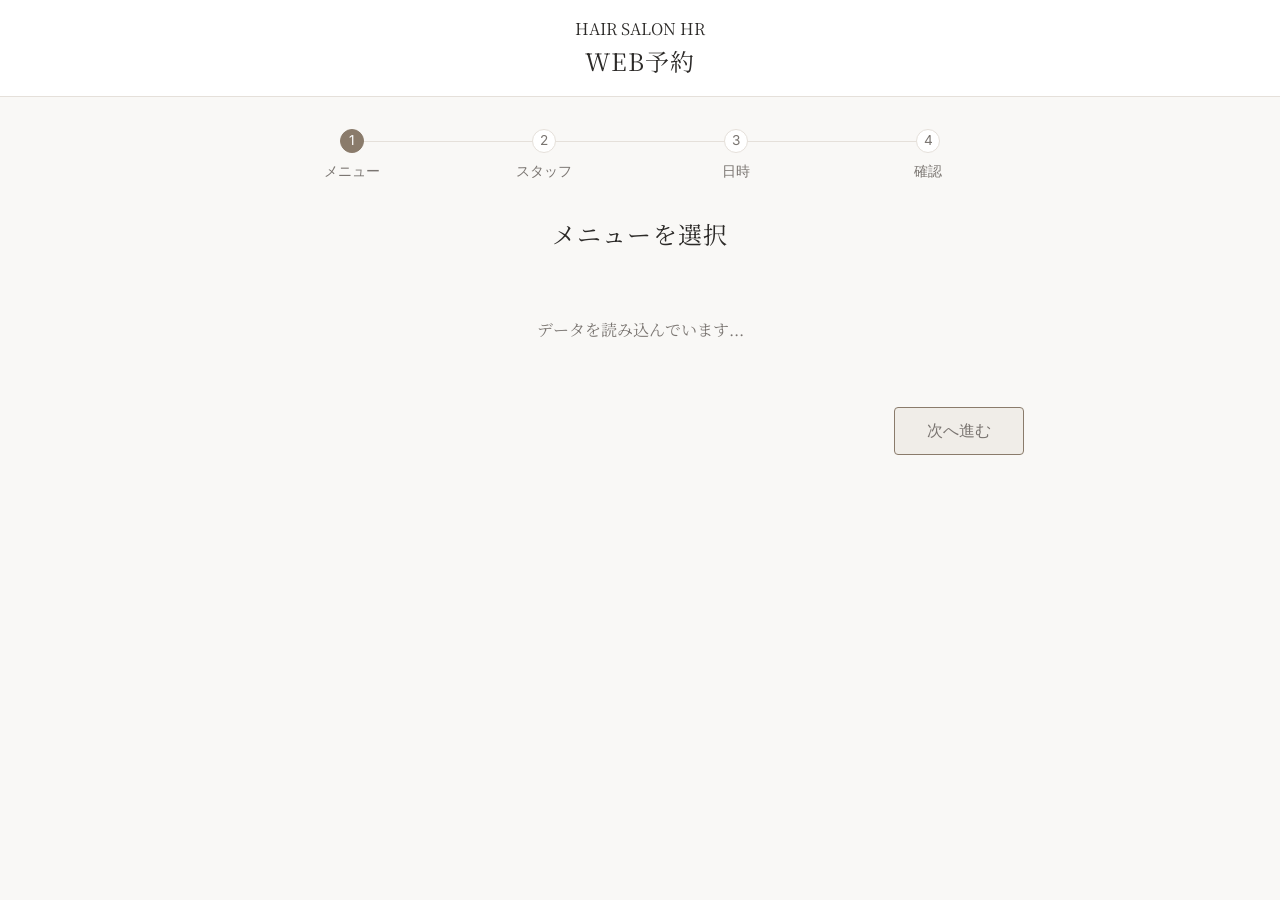
==== index.html @ ad4d96d9 "Add files via upload" ====
﻿<!DOCTYPE html>
<html lang="ja">
<head>
  <meta charset="UTF-8">
  <meta name="viewport" content="width=device-width, initial-scale=1.0">
  <title>WEB予約 | HAIR SALON HR</title>
  
  <!-- Google Fonts: Noto Serif JP & Inter -->
  <link rel="preconnect" href="https://fonts.googleapis.com">
  <link rel="preconnect" href="https://fonts.gstatic.com" crossorigin>
  <link href="https://fonts.googleapis.com/css2?family=Inter:wght@400;500;600&family=Noto+Serif+JP:wght@400;500;700&display=swap" rel="stylesheet">
  
  <link rel="stylesheet" href="styles.css">
</head>
<body>
  
  <!-- Header -->
  <header class="header">
    <div class="header-container">
      <a href="../hp/index.html" class="logo">HAIR SALON HR</a>
      <h1 class="page-title">WEB予約</h1>
    </div>
  </header>

  <!-- Main Booking App -->
  <main class="container">
    <div class="booking-wrapper">
      
      <!-- Stepper -->
      <div class="stepper">
        <div class="step active" data-step="1">
          <div class="step-circle">1</div>
          <span>メニュー</span>
        </div>
        <div class="step" data-step="2">
          <div class="step-circle">2</div>
          <span>スタッフ</span>
        </div>
        <div class="step" data-step="3">
          <div class="step-circle">3</div>
          <span>日時</span>
        </div>
        <div class="step" data-step="4">
          <div class="step-circle">4</div>
          <span>確認</span>
        </div>
      </div>

      <!-- Step 1: Menu Selection -->
      <section id="step-1" class="step-content">
        <h2 class="mb-4 text-center">メニューを選択</h2>
        <div class="selection-grid" id="menu-grid">
          <div id="loading-indicator" style="text-align: center; padding: 2rem; color: var(--color-text-sub); grid-column: 1 / -1;">
            データを読み込んでいます...
          </div>
          <!-- Menu items injected via JS -->
        </div>
        <div class="step-actions mt-4" style="margin-bottom: 0; justify-content: flex-end;">
          <button class="btn btn-disabled" id="btn-next-1" disabled>次へ進む</button>
        </div>
      </section>

      <!-- Step 2: Staff Selection -->
      <section id="step-2" class="step-content d-none">
        <h2 class="mb-4 text-center">担当スタッフを選択</h2>
        <div class="selection-grid" id="staff-grid">
          <!-- Staff items injected via JS -->
        </div>
        <div class="step-actions mt-4" style="margin-bottom: 0;">
          <button class="btn btn-outline" id="btn-prev-2">戻る</button>
          <button class="btn btn-disabled" id="btn-next-2" disabled>次へ進む</button>
        </div>
      </section>

      <!-- Step 3: Date & Time Selection -->
      <section id="step-3" class="step-content d-none">
        <h2 class="mb-4 text-center">来店日時を選択</h2>
        
        <div class="calendar-wrapper">
          <div class="calendar-header">
            <button class="btn-icon" id="btn-prev-month">&lt;</button>
            <h3 id="calendar-month-year">2026年 8月</h3>
            <button class="btn-icon" id="btn-next-month">&gt;</button>
          </div>
          <div class="calendar-grid">
            <div class="calendar-day-header">日</div>
            <div class="calendar-day-header">月</div>
            <div class="calendar-day-header">火</div>
            <div class="calendar-day-header">水</div>
            <div class="calendar-day-header">木</div>
            <div class="calendar-day-header">金</div>
            <div class="calendar-day-header">土</div>
            <!-- Days injected via JS -->
          </div>
        </div>

        <div id="time-selection" class="d-none mt-4">
          <h3 class="mb-2 text-center" id="selected-date-display" style="font-size: 1.1rem;"></h3>
          <div class="time-slots" id="time-slots-container">
            <!-- Time slots injected via JS -->
          </div>
        </div>

        <div class="step-actions mt-4" style="margin-bottom: 0;">
          <button class="btn btn-outline" id="btn-prev-3">戻る</button>
          <button class="btn btn-disabled" id="btn-next-3" disabled>次へ進む</button>
        </div>
      </section>

      <!-- Step 4: Confirmation & Info -->
      <section id="step-4" class="step-content d-none">
        <h2 class="mb-4 text-center">予約内容の確認</h2>
        
        <div style="background-color: var(--color-base); padding: 1.5rem; border-radius: var(--radius-sm); margin-bottom: 2rem;">
          <p><strong>メニュー:</strong> <span id="confirm-menu"></span></p>
          <p><strong>担当スタッフ:</strong> <span id="confirm-staff"></span></p>
          <p><strong>日時:</strong> <span id="confirm-datetime"></span></p>
        </div>

        <form id="booking-form">
          <div class="form-group">
            <label for="user-name" class="form-label">お名前 <span style="font-size: 0.75rem; color: #fff; background: var(--color-accent); padding: 2px 6px; border-radius: 4px; margin-left: 0.5rem;">必須</span></label>
            <input type="text" id="user-name" class="form-input" required>
          </div>
          <div class="form-group">
            <label for="user-phone" class="form-label">電話番号 <span style="font-size: 0.75rem; color: #fff; background: var(--color-accent); padding: 2px 6px; border-radius: 4px; margin-left: 0.5rem;">必須</span></label>
            <input type="tel" id="user-phone" class="form-input" required>
          </div>
          <div class="form-group">
            <label for="user-email" class="form-label">メールアドレス</label>
            <input type="email" id="user-email" class="form-input">
            <div style="font-size: 0.75rem; color: var(--color-text-sub); margin-top: 0.4rem; letter-spacing: -0.02em;">※予約確定メールをお送りします</div>
          </div>
          <div class="form-group">
            <label for="user-memo" class="form-label">ご要望・メモ</label>
            <textarea id="user-memo" class="form-input" rows="3"></textarea>
          </div>

          <div class="step-actions mt-4" style="margin-bottom: 0;">
            <button type="button" class="btn btn-outline" id="btn-prev-4">戻る</button>
            <button type="submit" class="btn">予約を確定する</button>
          </div>
        </form>
      </section>

      <!-- Success Step -->
      <section id="step-success" class="step-content d-none" style="text-align: center; padding: 3rem 1rem;">
        <svg xmlns="http://www.w3.org/2000/svg" width="64" height="64" viewBox="0 0 24 24" fill="none" stroke="var(--color-success)" stroke-width="1.5" stroke-linecap="round" stroke-linejoin="round" style="margin-bottom: 1.5rem;"><path d="M22 11.08V12a10 10 0 1 1-5.93-9.14"></path><polyline points="22 4 12 14.01 9 11.01"></polyline></svg>
        <h2 class="mb-4" style="color: var(--color-text-main);">予約が完了しました</h2>
        <p class="mb-4" style="color: var(--color-text-sub);">スタッフ一同、心よりお待ちしております。<br>ご入力いただいたメールアドレスへ、予約内容の詳細をお送りしました。</p>
        <a href="../hp/index.html" class="btn btn-outline">トップへ戻る</a>
      </section>

    </div>
  </main>

  <script src="app.js"></script>
</body>
</html>
---- styles.css ----
﻿
:root {
  
  --color-base: #F9F8F6; /* ウォームオフ�EワイチE*/
  --color-surface: #FFFFFF;
  --color-text-main: #2C2A28; 
  --color-text-sub: #7A7571;
  --color-accent: #8A7B6B; 
  --color-accent-hover: #6D6052;
  --color-border: #E5E0DA;
  --color-disabled: #F0EDE8;
  --color-success: #6B7A65; 
  
  
  --font-family-base: 'Noto Serif JP', 'Shippori Mincho', serif;
  --font-family-sans: 'Inter', 'Noto Sans JP', sans-serif;
  
  
  --shadow-sm: 0 2px 8px rgba(0,0,0,0.05);
  --shadow-md: 0 8px 24px rgba(0,0,0,0.08);
  --radius-sm: 4px;
  --radius-md: 8px;
  --radius-lg: 16px;
  
  
  --transition-fast: 0.2s ease;
}

html {
  scroll-behavior: smooth;
}

* {
  box-sizing: border-box;
  margin: 0;
  padding: 0;
}

body {
  font-family: var(--font-family-base);
  background-color: var(--color-base);
  color: var(--color-text-main);
  line-height: 1.6;
  -webkit-font-smoothing: antialiased;
}

h1, h2, h3, h4 {
  font-weight: 400;
  letter-spacing: 0.05em;
}

a {
  color: inherit;
  text-decoration: none;
}


.container {
  max-width: 800px;
  margin: 0 auto;
  padding: 2rem 1rem;
}

/* カーチE*/
.card {
  background-color: var(--color-surface);
  border-radius: var(--radius-md);
  box-shadow: var(--shadow-sm);
  padding: 2rem;
  margin-bottom: 2rem;
  transition: transform var(--transition-fast), box-shadow var(--transition-fast);
}

.card:hover {
  box-shadow: var(--shadow-md);
}


.btn {
  display: inline-block;
  font-family: var(--font-family-sans);
  background-color: var(--color-accent);
  color: #fff;
  border: 1px solid var(--color-accent);
  border-radius: var(--radius-sm);
  padding: 0.75rem 2rem;
  font-size: 1rem;
  cursor: pointer;
  transition: background-color var(--transition-fast), transform var(--transition-fast);
  text-align: center;
  text-decoration: none;
}

.btn:hover {
  background-color: var(--color-accent-hover);
}

.btn:active {
  transform: translateY(1px);
}

.btn-outline {
  background-color: transparent;
  color: var(--color-text-main);
  border: 1px solid var(--color-border);
}

.btn-outline:hover {
  background-color: var(--color-disabled);
}

.btn-full {
  width: 100%;
}

.btn-disabled {
  background-color: var(--color-disabled);
  color: var(--color-text-sub);
  cursor: not-allowed;
}

.btn-disabled:hover {
  background-color: var(--color-disabled);
}


.form-group {
  margin-bottom: 1.5rem;
}

.form-label {
  display: block;
  font-family: var(--font-family-sans);
  font-size: 0.9rem;
  font-weight: 500;
  margin-bottom: 0.5rem;
  color: var(--color-text-sub);
}

.form-select, .form-input {
  width: 100%;
  font-family: var(--font-family-sans);
  padding: 0.75rem 1rem;
  font-size: 1rem;
  border: 1px solid var(--color-border);
  border-radius: var(--radius-sm);
  background-color: var(--color-surface);
  color: var(--color-text-main);
  transition: border-color var(--transition-fast);
}

.form-select:focus, .form-input:focus {
  outline: none;
  border-color: var(--color-accent);
}


.selection-grid {
  display: grid;
  grid-template-columns: repeat(auto-fit, minmax(200px, 1fr));
  gap: 1rem;
  margin-bottom: 1.5rem;
}

.selection-card {
  border: 1px solid var(--color-border);
  border-radius: var(--radius-sm);
  padding: 1.5rem 1rem;
  text-align: center;
  cursor: pointer;
  transition: all var(--transition-fast);
  background-color: var(--color-surface);
}

.selection-card:hover {
  border-color: var(--color-text-sub);
  background-color: var(--color-base);
}

.selection-card.selected {
  border-color: var(--color-accent);
  background-color: rgba(155, 51, 43, 0.05);
  box-shadow: 0 0 0 1px var(--color-accent);
}

.selection-title {
  font-size: 1.1rem;
  font-weight: bold;
  margin-bottom: 0.5rem;
}

.selection-desc {
  font-size: 0.85rem;
  color: var(--color-text-sub);
  font-family: var(--font-family-sans);
}


.header {
  background-color: var(--color-surface);
  border-bottom: 1px solid var(--color-border);
  padding: 1rem 0;
  text-align: center;
}

.header h1 {
  font-size: 1.5rem;
  color: var(--color-text-main);
}


.stepper {
  display: flex;
  justify-content: space-between;
  margin-bottom: 2rem;
  position: relative;
  font-family: var(--font-family-sans);
  font-size: 0.85rem;
  color: var(--color-text-sub);
}

.stepper::before {
  content: '';
  position: absolute;
  top: 12px;
  left: 12.5%;
  right: 12.5%;
  height: 1px;
  background-color: var(--color-border);
  z-index: 0;
}

/* ボタン衁E*/
.step-actions {
  display: flex;
  justify-content: space-between;
  gap: 1rem;
}

.step {
  display: flex;
  flex-direction: column;
  align-items: center;
  position: relative;
  z-index: 1;
  background-color: transparent;
  flex: 1;
}

.step-circle {
  width: 24px;
  height: 24px;
  border-radius: 50%;
  background-color: var(--color-surface);
  border: 1px solid var(--color-border);
  display: flex;
  align-items: center;
  justify-content: center;
  margin-bottom: 0.5rem;
  transition: all var(--transition-fast);
}

.step.active .step-circle {
  border-color: var(--color-accent);
  background-color: var(--color-accent);
  color: white;
}

.step.completed .step-circle {
  border-color: var(--color-text-main);
  background-color: var(--color-text-main);
  color: white;
}


.calendar-wrapper {
  margin-bottom: 1.5rem;
  max-width: 450px;
  margin-left: auto;
  margin-right: auto;
}

.calendar-header {
  display: flex;
  justify-content: space-between;
  align-items: center;
  margin-bottom: 1rem;
}

.calendar-grid {
  display: grid;
  grid-template-columns: repeat(7, 1fr);
  gap: 0.5rem;
  text-align: center;
  font-family: var(--font-family-sans);
}

.calendar-day-header {
  font-size: 0.85rem;
  color: var(--color-text-sub);
  padding: 0.5rem 0;
}

.calendar-day {
  aspect-ratio: 1;
  display: flex;
  align-items: center;
  justify-content: center;
  border-radius: 50%;
  cursor: pointer;
  font-size: 1rem;
  transition: all var(--transition-fast);
}

.calendar-day:hover:not(.disabled) {
  background-color: var(--color-disabled);
}

.calendar-day.selected {
  background-color: var(--color-accent);
  color: white;
}

.calendar-day.disabled {
  color: var(--color-border);
  cursor: not-allowed;
  text-decoration: line-through;
}


.time-slots {
  display: grid;
  grid-template-columns: repeat(auto-fill, minmax(100px, 1fr));
  gap: 0.75rem;
  margin-top: 1.5rem;
}

.time-slot {
  border: 1px solid var(--color-border);
  border-radius: var(--radius-sm);
  padding: 0.75rem;
  text-align: center;
  font-family: var(--font-family-sans);
  cursor: pointer;
  transition: all var(--transition-fast);
  background-color: var(--color-surface);
}

.time-slot:hover:not(.disabled) {
  border-color: var(--color-text-main);
}

.time-slot.selected {
  background-color: var(--color-accent);
  color: white;
  border-color: var(--color-accent);
}

.time-slot.disabled {
  background-color: var(--color-disabled);
  color: var(--color-text-sub);
  cursor: not-allowed;
  border-style: dashed;
  position: relative;
  overflow: hidden;
}

.time-slot.disabled::after {
  content: '';
  position: absolute;
  top: 0;
  left: 0;
  width: 100%;
  height: 100%;
  background: linear-gradient(
    to bottom right,
    transparent calc(50% - 1px),
    rgba(0, 0, 0, 0.15) calc(50% - 1px),
    rgba(0, 0, 0, 0.15) calc(50% + 1px),
    transparent calc(50% + 1px)
  );
  pointer-events: none;
}

/* 管琁E��面特朁E*/
.admin-badge {
  display: inline-block;
  padding: 0.25rem 0.5rem;
  border-radius: var(--radius-sm);
  font-size: 0.75rem;
  font-weight: bold;
  font-family: var(--font-family-sans);
}
.badge-blocked {
  background-color: #F8D7DA;
  color: #721C24;
}
.badge-booked {
  background-color: #CCE5FF;
  color: #004085;
}


.timeline-container {
  display: flex;
  background-color: var(--color-base);
  border: 1px solid var(--color-border);
  border-radius: var(--radius-sm);
  overflow-x: auto;
  padding-bottom: 80px;
}
.timeline-time-col {
  width: 70px;
  flex-shrink: 0;
  border-right: 1px solid var(--color-border);
  background-color: var(--color-base);
  height: max-content;
  min-height: 100%;
}
.timeline-staff-col {
  flex: 1;
  min-width: 0; 
  border-right: 1px solid var(--color-border);
  position: relative;
  background-color: var(--color-surface);
  height: max-content;
  min-height: 100%;
}
.timeline-staff-col:last-child {
  border-right: none;
}
.timeline-header {
  padding: 10px;
  text-align: center;
  font-weight: bold;
  border-bottom: 1px solid var(--color-border);
  height: 50px;
  display: flex;
  align-items: center;
  justify-content: center;
  position: sticky;
  top: 0;
  z-index: 20;
  background-color: inherit;
}
.timeline-time-cell {
  height: 40px;
  display: flex;
  align-items: flex-start;
  justify-content: center;
  font-size: 0.8rem;
  color: var(--color-text-sub);
  padding-top: 5px;
  border-bottom: 1px solid var(--color-border);
  box-sizing: border-box;
}
.timeline-slot {
  height: 40px;
  border-bottom: 1px dashed var(--color-border);
  position: relative;
  transition: background-color var(--transition-fast);
  box-sizing: border-box;
}
.timeline-slot:nth-child(even) {
  border-bottom: 1px solid var(--color-border);
}
.timeline-slot:hover {
  background-color: var(--color-base);
}

.booking-block {
  position: absolute;
  left: 4px;
  right: 4px;
  border-radius: var(--radius-sm);
  padding: 6px;
  font-size: 0.85rem;
  overflow: hidden;
  z-index: 10;
  border-left: 4px solid;
  font-family: var(--font-family-sans);
  line-height: 1.2;
}
.booking-booked {
  background-color: #FFF2E4;
  border-left-color: #D06C14;
  color: #5a2e07;
  border-top: 1px solid #FFE4C4;
  border-right: 1px solid #FFE4C4;
  border-bottom: 1px solid #FFE4C4;
}
.booking-blocked {
  background-color: #F8D7DA;
  border-left-color: #721C24;
  color: #491217;
  border-top: 1px solid #F5C6CB;
  border-right: 1px solid #F5C6CB;
  border-bottom: 1px solid #F5C6CB;
}

.timeline-slot.available {
  background-color: rgba(155, 51, 43, 0.08);
  cursor: pointer;
}
.timeline-slot.available:hover {
  background-color: rgba(155, 51, 43, 0.15);
}
.timeline-slot.unavailable {
  background-color: #EAE8E3;
  cursor: not-allowed;
  position: relative;
  overflow: hidden;
}

.timeline-slot.unavailable::after {
  content: '';
  position: absolute;
  top: 0;
  left: 0;
  width: 100%;
  height: 100%;
  background: linear-gradient(
    to bottom right,
    transparent calc(50% - 1px),
    rgba(0, 0, 0, 0.15) calc(50% - 1px),
    rgba(0, 0, 0, 0.15) calc(50% + 1px),
    transparent calc(50% + 1px)
  );
  pointer-events: none;
}


.admin-container {
  max-width: 100%;
  padding: 0;
  flex: 1;
  display: flex;
  flex-direction: column;
  overflow: hidden;
}


.admin-layout {
  display: flex;
  flex-direction: column;
  flex: 1;
  overflow: hidden;
  gap: 0; 
}

.admin-sidebar {
  flex-shrink: 0;
  display: flex;
  flex-direction: column;
  gap: 1rem;
  margin-bottom: 0;
  border-radius: 0;
  box-shadow: none;
  border: none;
  border-bottom: 1px solid var(--color-border);
  background-color: var(--color-surface);
}

.admin-sidebar-section {
  display: flex;
  flex-direction: column;
}

.admin-sidebar-section-title {
  font-size: 0.85rem;
  font-weight: bold;
  color: var(--color-text-sub);
  margin-bottom: 0.5rem;
}

.menu-buttons-container {
  display: flex;
  gap: 0.5rem;
  flex-wrap: wrap;
}

.menu-buttons-container > .btn {
  flex: 1 1 auto;
}

@media (min-width: 768px) {
  .admin-layout {
    flex-direction: row;
  }
  .admin-sidebar {
    width: 280px;
    height: 100%;
    overflow-y: auto;
    overflow-x: hidden;
    border-bottom: none;
    border-right: 1px solid var(--color-border);
  }
  .admin-sidebar .btn {
    padding-left: 1rem;
    padding-right: 1rem;
  }
  .menu-buttons-container {
    flex-direction: column;
    align-items: stretch;
    display: flex !important; 
  }
  .timeline-staff-col {
    min-width: 200px;
  }
  .timeline-container {
    border-radius: 0;
    border: none;
  }
  .mobile-menu-toggle {
    display: none !important;
  }
  #menu-dropdown-toggle {
    display: none !important;
  }
}


@media (max-width: 767px) {
  .mobile-menu-toggle {
    display: block !important;
    margin-bottom: 0.5rem;
  }
  .mobile-accordion-content {
    display: none; 
  }
  .mobile-accordion-content.show {
    display: flex; 
  }
  .timeline-header {
    font-size: 0.8rem;
    padding: 5px;
  }
  .header {
    justify-content: center;
  }
  .timeline-container {
    margin: 0 8px;
  }
}


.autocomplete-wrapper {
  position: relative;
}
.autocomplete-list {
  position: absolute;
  top: 100%;
  left: 0;
  right: 0;
  background-color: var(--color-surface);
  border: 1px solid var(--color-border);
  border-radius: 0 0 var(--radius-sm) var(--radius-sm);
  max-height: 150px;
  overflow-y: auto;
  z-index: 1000;
  box-shadow: var(--shadow-md);
  margin-top: -1px;
}
.autocomplete-item {
  padding: 0.5rem 1rem;
  cursor: pointer;
  font-family: var(--font-family-sans);
  font-size: 0.9rem;
  border-bottom: 1px solid var(--color-base);
}
.autocomplete-item:last-child {
  border-bottom: none;
}
.autocomplete-item:hover {
  background-color: rgba(155, 51, 43, 0.05);
}


.text-center { text-align: center; }
.mt-1 { margin-top: 0.5rem; }
.mt-2 { margin-top: 1rem; }
.mt-4 { margin-top: 2rem; }
.mb-2 { margin-bottom: 1rem; }
.mb-4 { margin-bottom: 2rem; }
.d-none { display: none !important; }
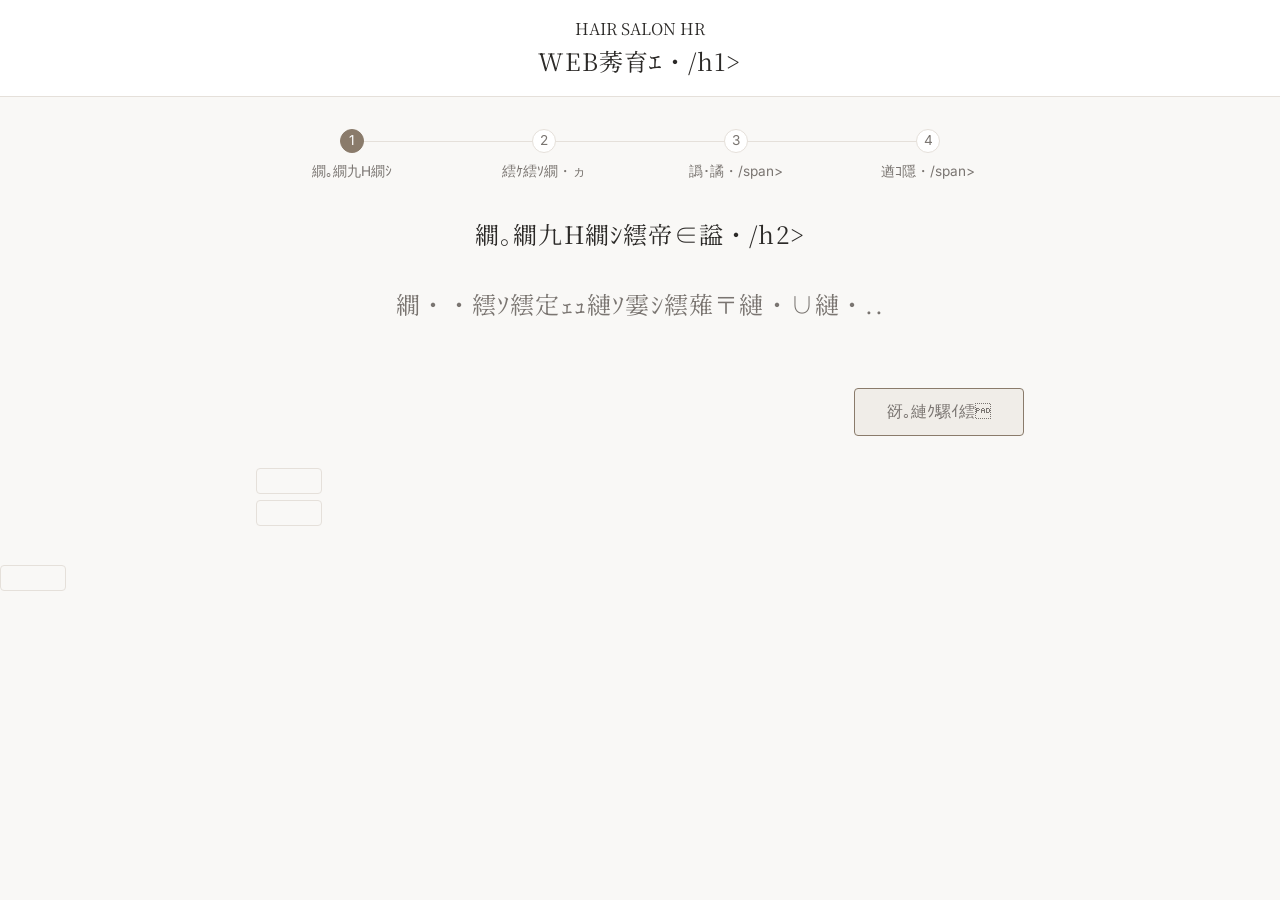
==== commit 77d2bc1a: "Add files via upload" ====
--- a/index.html
+++ b/index.html
@@ -3,7 +3,7 @@
 <head>
   <meta charset="UTF-8">
   <meta name="viewport" content="width=device-width, initial-scale=1.0">
-  <title>WEB予約 | HAIR SALON HR</title>
+  <title>WEB莠育ｴ・| HAIR SALON HR</title>
   
   <!-- Google Fonts: Noto Serif JP & Inter -->
   <link rel="preconnect" href="https://fonts.googleapis.com">
@@ -11,6 +11,7 @@
   <link href="https://fonts.googleapis.com/css2?family=Inter:wght@400;500;600&family=Noto+Serif+JP:wght@400;500;700&display=swap" rel="stylesheet">
   
   <link rel="stylesheet" href="styles.css">
+  <script src="https://static.line-scdn.net/liff/edge/2/sdk.js"></script>
 </head>
 <body>
   
@@ -18,7 +19,7 @@
   <header class="header">
     <div class="header-container">
       <a href="../hp/index.html" class="logo">HAIR SALON HR</a>
-      <h1 class="page-title">WEB予約</h1>
+      <h1 class="page-title">WEB莠育ｴ・/h1>
     </div>
   </header>
 
@@ -30,66 +31,66 @@
       <div class="stepper">
         <div class="step active" data-step="1">
           <div class="step-circle">1</div>
-          <span>メニュー</span>
+          <span>繝｡繝九Η繝ｼ</span>
         </div>
         <div class="step" data-step="2">
           <div class="step-circle">2</div>
-          <span>スタッフ</span>
+          <span>繧ｹ繧ｿ繝・ヵ</span>
         </div>
         <div class="step" data-step="3">
           <div class="step-circle">3</div>
-          <span>日時</span>
+          <span>譌･譎・/span>
         </div>
         <div class="step" data-step="4">
           <div class="step-circle">4</div>
-          <span>確認</span>
+          <span>遒ｺ隱・/span>
         </div>
       </div>
 
       <!-- Step 1: Menu Selection -->
       <section id="step-1" class="step-content">
-        <h2 class="mb-4 text-center">メニューを選択</h2>
+        <h2 class="mb-4 text-center">繝｡繝九Η繝ｼ繧帝∈謚・/h2>
         <div class="selection-grid" id="menu-grid">
           <div id="loading-indicator" style="text-align: center; padding: 2rem; color: var(--color-text-sub); grid-column: 1 / -1;">
-            データを読み込んでいます...
+            繝・・繧ｿ繧定ｪｭ縺ｿ霎ｼ繧薙〒縺・∪縺・..
           </div>
           <!-- Menu items injected via JS -->
         </div>
         <div class="step-actions mt-4" style="margin-bottom: 0; justify-content: flex-end;">
-          <button class="btn btn-disabled" id="btn-next-1" disabled>次へ進む</button>
+          <button class="btn btn-disabled" id="btn-next-1" disabled>谺｡縺ｸ騾ｲ繧</button>
         </div>
       </section>
 
       <!-- Step 2: Staff Selection -->
       <section id="step-2" class="step-content d-none">
-        <h2 class="mb-4 text-center">担当スタッフを選択</h2>
+        <h2 class="mb-4 text-center">諡・ｽ薙せ繧ｿ繝・ヵ繧帝∈謚・/h2>
         <div class="selection-grid" id="staff-grid">
           <!-- Staff items injected via JS -->
         </div>
         <div class="step-actions mt-4" style="margin-bottom: 0;">
-          <button class="btn btn-outline" id="btn-prev-2">戻る</button>
-          <button class="btn btn-disabled" id="btn-next-2" disabled>次へ進む</button>
+          <button class="btn btn-outline" id="btn-prev-2">謌ｻ繧・/button>
+          <button class="btn btn-disabled" id="btn-next-2" disabled>谺｡縺ｸ騾ｲ繧</button>
         </div>
       </section>
 
       <!-- Step 3: Date & Time Selection -->
       <section id="step-3" class="step-content d-none">
-        <h2 class="mb-4 text-center">来店日時を選択</h2>
+        <h2 class="mb-4 text-center">譚･蠎玲律譎ゅｒ驕ｸ謚・/h2>
         
         <div class="calendar-wrapper">
           <div class="calendar-header">
             <button class="btn-icon" id="btn-prev-month">&lt;</button>
-            <h3 id="calendar-month-year">2026年 8月</h3>
+            <h3 id="calendar-month-year">2026蟷ｴ 8譛・/h3>
             <button class="btn-icon" id="btn-next-month">&gt;</button>
           </div>
           <div class="calendar-grid">
-            <div class="calendar-day-header">日</div>
-            <div class="calendar-day-header">月</div>
-            <div class="calendar-day-header">火</div>
-            <div class="calendar-day-header">水</div>
-            <div class="calendar-day-header">木</div>
-            <div class="calendar-day-header">金</div>
-            <div class="calendar-day-header">土</div>
+            <div class="calendar-day-header">譌･</div>
+            <div class="calendar-day-header">譛・/div>
+            <div class="calendar-day-header">轣ｫ</div>
+            <div class="calendar-day-header">豌ｴ</div>
+            <div class="calendar-day-header">譛ｨ</div>
+            <div class="calendar-day-header">驥・/div>
+            <div class="calendar-day-header">蝨・/div>
             <!-- Days injected via JS -->
           </div>
         </div>
@@ -102,43 +103,43 @@
         </div>
 
         <div class="step-actions mt-4" style="margin-bottom: 0;">
-          <button class="btn btn-outline" id="btn-prev-3">戻る</button>
-          <button class="btn btn-disabled" id="btn-next-3" disabled>次へ進む</button>
+          <button class="btn btn-outline" id="btn-prev-3">謌ｻ繧・/button>
+          <button class="btn btn-disabled" id="btn-next-3" disabled>谺｡縺ｸ騾ｲ繧</button>
         </div>
       </section>
 
       <!-- Step 4: Confirmation & Info -->
       <section id="step-4" class="step-content d-none">
-        <h2 class="mb-4 text-center">予約内容の確認</h2>
+        <h2 class="mb-4 text-center">莠育ｴ・・螳ｹ縺ｮ遒ｺ隱・/h2>
         
-        <div style="background-color: var(--color-base); padding: 1.5rem; border-radius: var(--radius-sm); margin-bottom: 2rem;">
-          <p><strong>メニュー:</strong> <span id="confirm-menu"></span></p>
-          <p><strong>担当スタッフ:</strong> <span id="confirm-staff"></span></p>
-          <p><strong>日時:</strong> <span id="confirm-datetime"></span></p>
+        <div style="background-color: var(--color-base); padding: 1.75rem 1.5rem; border-radius: var(--radius-sm); margin-bottom: 2rem; font-size: 1.15rem;">
+          <p style="margin-bottom: 1rem;"><strong>繝｡繝九Η繝ｼ:</strong> <span id="confirm-menu" style="margin-left: 0.5rem;"></span></p>
+          <p style="margin-bottom: 1rem;"><strong>諡・ｽ薙せ繧ｿ繝・ヵ:</strong> <span id="confirm-staff" style="margin-left: 0.5rem;"></span></p>
+          <p style="margin-bottom: 0;"><strong>譌･譎・</strong> <span id="confirm-datetime" style="margin-left: 0.5rem;"></span></p>
         </div>
 
         <form id="booking-form">
           <div class="form-group">
-            <label for="user-name" class="form-label">お名前 <span style="font-size: 0.75rem; color: #fff; background: var(--color-accent); padding: 2px 6px; border-radius: 4px; margin-left: 0.5rem;">必須</span></label>
+            <label for="user-name" class="form-label">縺雁錐蜑・<span style="font-size: 0.75rem; color: #fff; background: var(--color-accent); padding: 2px 6px; border-radius: 4px; margin-left: 0.5rem;">蠢・・/span></label>
             <input type="text" id="user-name" class="form-input" required>
           </div>
           <div class="form-group">
-            <label for="user-phone" class="form-label">電話番号 <span style="font-size: 0.75rem; color: #fff; background: var(--color-accent); padding: 2px 6px; border-radius: 4px; margin-left: 0.5rem;">必須</span></label>
+            <label for="user-phone" class="form-label">髮ｻ隧ｱ逡ｪ蜿ｷ <span style="font-size: 0.75rem; color: #fff; background: var(--color-accent); padding: 2px 6px; border-radius: 4px; margin-left: 0.5rem;">蠢・・/span></label>
             <input type="tel" id="user-phone" class="form-input" required>
           </div>
           <div class="form-group">
-            <label for="user-email" class="form-label">メールアドレス</label>
+            <label for="user-email" class="form-label">繝｡繝ｼ繝ｫ繧｢繝峨Ξ繧ｹ</label>
             <input type="email" id="user-email" class="form-input">
-            <div style="font-size: 0.75rem; color: var(--color-text-sub); margin-top: 0.4rem; letter-spacing: -0.02em;">※予約確定メールをお送りします</div>
+            <div style="font-size: 0.75rem; color: var(--color-text-sub); margin-top: 0.4rem; letter-spacing: -0.02em;">窶ｻ莠育ｴ・｢ｺ螳壹Γ繝ｼ繝ｫ繧偵♀騾√ｊ縺励∪縺・/div>
           </div>
           <div class="form-group">
-            <label for="user-memo" class="form-label">ご要望・メモ</label>
+            <label for="user-memo" class="form-label">縺碑ｦ∵悍繝ｻ繝｡繝｢</label>
             <textarea id="user-memo" class="form-input" rows="3"></textarea>
           </div>
 
           <div class="step-actions mt-4" style="margin-bottom: 0;">
-            <button type="button" class="btn btn-outline" id="btn-prev-4">戻る</button>
-            <button type="submit" class="btn">予約を確定する</button>
+            <button type="button" class="btn btn-outline" id="btn-prev-4">謌ｻ繧・/button>
+            <button type="submit" class="btn">莠育ｴ・ｒ遒ｺ螳壹☆繧・/button>
           </div>
         </form>
       </section>
@@ -146,9 +147,9 @@
       <!-- Success Step -->
       <section id="step-success" class="step-content d-none" style="text-align: center; padding: 3rem 1rem;">
         <svg xmlns="http://www.w3.org/2000/svg" width="64" height="64" viewBox="0 0 24 24" fill="none" stroke="var(--color-success)" stroke-width="1.5" stroke-linecap="round" stroke-linejoin="round" style="margin-bottom: 1.5rem;"><path d="M22 11.08V12a10 10 0 1 1-5.93-9.14"></path><polyline points="22 4 12 14.01 9 11.01"></polyline></svg>
-        <h2 class="mb-4" style="color: var(--color-text-main);">予約が完了しました</h2>
-        <p class="mb-4" style="color: var(--color-text-sub);">スタッフ一同、心よりお待ちしております。<br>ご入力いただいたメールアドレスへ、予約内容の詳細をお送りしました。</p>
-        <a href="../hp/index.html" class="btn btn-outline">トップへ戻る</a>
+        <h2 class="mb-4" style="color: var(--color-text-main);">莠育ｴ・′螳御ｺ・＠縺ｾ縺励◆</h2>
+        <p class="mb-4" style="color: var(--color-text-sub);">繧ｹ繧ｿ繝・ヵ荳蜷後∝ｿ・ｈ繧翫♀蠕・■縺励※縺翫ｊ縺ｾ縺吶・br>縺泌・蜉帙＞縺溘□縺・◆繝｡繝ｼ繝ｫ繧｢繝峨Ξ繧ｹ縺ｸ縲∽ｺ育ｴ・・螳ｹ縺ｮ隧ｳ邏ｰ繧偵♀騾√ｊ縺励∪縺励◆縲・/p>
+        <a href="../hp/index.html" class="btn btn-outline">繝医ャ繝励∈謌ｻ繧・/a>
       </section>
 
     </div>
@@ -163,3 +164,5 @@
 
 
 
+
+
--- a/styles.css
+++ b/styles.css
@@ -588,7 +588,7 @@
     flex-direction: row;
   }
   .admin-sidebar {
-    width: 280px;
+    width: 360px;
     height: 100%;
     overflow-y: auto;
     overflow-x: hidden;
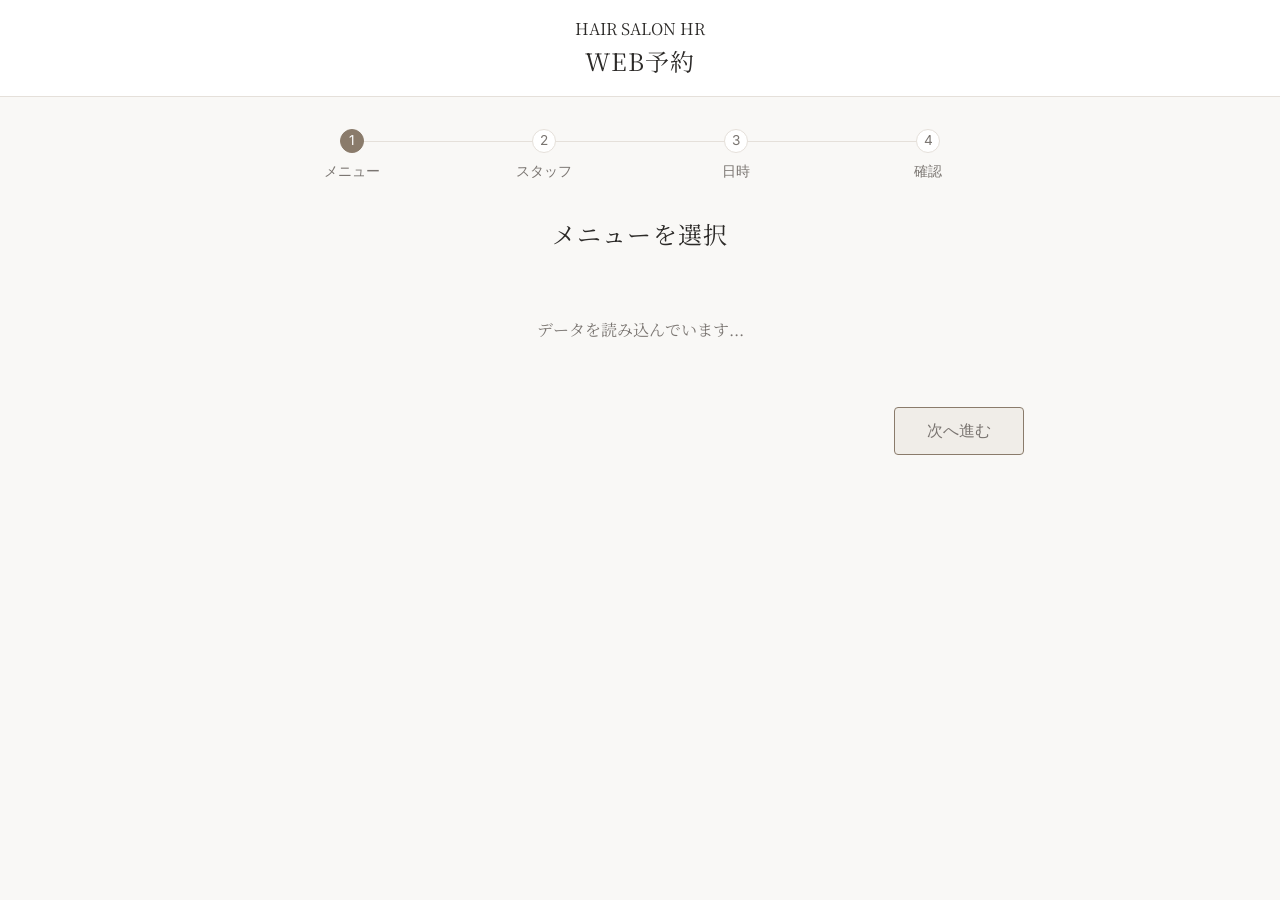
==== commit 8a07ba18: "Add files via upload" ====
--- a/index.html
+++ b/index.html
@@ -1,9 +1,9 @@
-﻿<!DOCTYPE html>
+<!DOCTYPE html>
 <html lang="ja">
 <head>
   <meta charset="UTF-8">
   <meta name="viewport" content="width=device-width, initial-scale=1.0">
-  <title>WEB莠育ｴ・| HAIR SALON HR</title>
+  <title>WEB予約 | HAIR SALON HR</title>
   
   <!-- Google Fonts: Noto Serif JP & Inter -->
   <link rel="preconnect" href="https://fonts.googleapis.com">
@@ -19,7 +19,7 @@
   <header class="header">
     <div class="header-container">
       <a href="../hp/index.html" class="logo">HAIR SALON HR</a>
-      <h1 class="page-title">WEB莠育ｴ・/h1>
+      <h1 class="page-title">WEB予約</h1>
     </div>
   </header>
 
@@ -31,66 +31,66 @@
       <div class="stepper">
         <div class="step active" data-step="1">
           <div class="step-circle">1</div>
-          <span>繝｡繝九Η繝ｼ</span>
+          <span>メニュー</span>
         </div>
         <div class="step" data-step="2">
           <div class="step-circle">2</div>
-          <span>繧ｹ繧ｿ繝・ヵ</span>
+          <span>スタッフ</span>
         </div>
         <div class="step" data-step="3">
           <div class="step-circle">3</div>
-          <span>譌･譎・/span>
+          <span>日時</span>
         </div>
         <div class="step" data-step="4">
           <div class="step-circle">4</div>
-          <span>遒ｺ隱・/span>
+          <span>確認</span>
         </div>
       </div>
 
       <!-- Step 1: Menu Selection -->
       <section id="step-1" class="step-content">
-        <h2 class="mb-4 text-center">繝｡繝九Η繝ｼ繧帝∈謚・/h2>
+        <h2 class="mb-4 text-center">メニューを選択</h2>
         <div class="selection-grid" id="menu-grid">
           <div id="loading-indicator" style="text-align: center; padding: 2rem; color: var(--color-text-sub); grid-column: 1 / -1;">
-            繝・・繧ｿ繧定ｪｭ縺ｿ霎ｼ繧薙〒縺・∪縺・..
+            データを読み込んでいます...
           </div>
           <!-- Menu items injected via JS -->
         </div>
         <div class="step-actions mt-4" style="margin-bottom: 0; justify-content: flex-end;">
-          <button class="btn btn-disabled" id="btn-next-1" disabled>谺｡縺ｸ騾ｲ繧</button>
+          <button class="btn btn-disabled" id="btn-next-1" disabled>次へ進む</button>
         </div>
       </section>
 
       <!-- Step 2: Staff Selection -->
       <section id="step-2" class="step-content d-none">
-        <h2 class="mb-4 text-center">諡・ｽ薙せ繧ｿ繝・ヵ繧帝∈謚・/h2>
+        <h2 class="mb-4 text-center">担当スタッフを選択</h2>
         <div class="selection-grid" id="staff-grid">
           <!-- Staff items injected via JS -->
         </div>
         <div class="step-actions mt-4" style="margin-bottom: 0;">
-          <button class="btn btn-outline" id="btn-prev-2">謌ｻ繧・/button>
-          <button class="btn btn-disabled" id="btn-next-2" disabled>谺｡縺ｸ騾ｲ繧</button>
+          <button class="btn btn-outline" id="btn-prev-2">戻る</button>
+          <button class="btn btn-disabled" id="btn-next-2" disabled>次へ進む</button>
         </div>
       </section>
 
       <!-- Step 3: Date & Time Selection -->
       <section id="step-3" class="step-content d-none">
-        <h2 class="mb-4 text-center">譚･蠎玲律譎ゅｒ驕ｸ謚・/h2>
+        <h2 class="mb-4 text-center">来店日時を選択</h2>
         
         <div class="calendar-wrapper">
           <div class="calendar-header">
             <button class="btn-icon" id="btn-prev-month">&lt;</button>
-            <h3 id="calendar-month-year">2026蟷ｴ 8譛・/h3>
+            <h3 id="calendar-month-year">2026年 8月</h3>
             <button class="btn-icon" id="btn-next-month">&gt;</button>
           </div>
           <div class="calendar-grid">
-            <div class="calendar-day-header">譌･</div>
-            <div class="calendar-day-header">譛・/div>
-            <div class="calendar-day-header">轣ｫ</div>
-            <div class="calendar-day-header">豌ｴ</div>
-            <div class="calendar-day-header">譛ｨ</div>
-            <div class="calendar-day-header">驥・/div>
-            <div class="calendar-day-header">蝨・/div>
+            <div class="calendar-day-header">日</div>
+            <div class="calendar-day-header">月</div>
+            <div class="calendar-day-header">火</div>
+            <div class="calendar-day-header">水</div>
+            <div class="calendar-day-header">木</div>
+            <div class="calendar-day-header">金</div>
+            <div class="calendar-day-header">土</div>
             <!-- Days injected via JS -->
           </div>
         </div>
@@ -103,43 +103,43 @@
         </div>
 
         <div class="step-actions mt-4" style="margin-bottom: 0;">
-          <button class="btn btn-outline" id="btn-prev-3">謌ｻ繧・/button>
-          <button class="btn btn-disabled" id="btn-next-3" disabled>谺｡縺ｸ騾ｲ繧</button>
+          <button class="btn btn-outline" id="btn-prev-3">戻る</button>
+          <button class="btn btn-disabled" id="btn-next-3" disabled>次へ進む</button>
         </div>
       </section>
 
       <!-- Step 4: Confirmation & Info -->
       <section id="step-4" class="step-content d-none">
-        <h2 class="mb-4 text-center">莠育ｴ・・螳ｹ縺ｮ遒ｺ隱・/h2>
+        <h2 class="mb-4 text-center">予約内容の確認</h2>
         
         <div style="background-color: var(--color-base); padding: 1.75rem 1.5rem; border-radius: var(--radius-sm); margin-bottom: 2rem; font-size: 1.15rem;">
-          <p style="margin-bottom: 1rem;"><strong>繝｡繝九Η繝ｼ:</strong> <span id="confirm-menu" style="margin-left: 0.5rem;"></span></p>
-          <p style="margin-bottom: 1rem;"><strong>諡・ｽ薙せ繧ｿ繝・ヵ:</strong> <span id="confirm-staff" style="margin-left: 0.5rem;"></span></p>
-          <p style="margin-bottom: 0;"><strong>譌･譎・</strong> <span id="confirm-datetime" style="margin-left: 0.5rem;"></span></p>
+          <p style="margin-bottom: 1rem;"><strong>メニュー:</strong> <span id="confirm-menu" style="margin-left: 0.5rem;"></span></p>
+          <p style="margin-bottom: 1rem;"><strong>担当スタッフ:</strong> <span id="confirm-staff" style="margin-left: 0.5rem;"></span></p>
+          <p style="margin-bottom: 0;"><strong>日時:</strong> <span id="confirm-datetime" style="margin-left: 0.5rem;"></span></p>
         </div>
 
         <form id="booking-form">
           <div class="form-group">
-            <label for="user-name" class="form-label">縺雁錐蜑・<span style="font-size: 0.75rem; color: #fff; background: var(--color-accent); padding: 2px 6px; border-radius: 4px; margin-left: 0.5rem;">蠢・・/span></label>
+            <label for="user-name" class="form-label">お名前 <span style="font-size: 0.75rem; color: #fff; background: var(--color-accent); padding: 2px 6px; border-radius: 4px; margin-left: 0.5rem;">必須</span></label>
             <input type="text" id="user-name" class="form-input" required>
           </div>
           <div class="form-group">
-            <label for="user-phone" class="form-label">髮ｻ隧ｱ逡ｪ蜿ｷ <span style="font-size: 0.75rem; color: #fff; background: var(--color-accent); padding: 2px 6px; border-radius: 4px; margin-left: 0.5rem;">蠢・・/span></label>
+            <label for="user-phone" class="form-label">電話番号 <span style="font-size: 0.75rem; color: #fff; background: var(--color-accent); padding: 2px 6px; border-radius: 4px; margin-left: 0.5rem;">必須</span></label>
             <input type="tel" id="user-phone" class="form-input" required>
           </div>
           <div class="form-group">
-            <label for="user-email" class="form-label">繝｡繝ｼ繝ｫ繧｢繝峨Ξ繧ｹ</label>
+            <label for="user-email" class="form-label">メールアドレス</label>
             <input type="email" id="user-email" class="form-input">
-            <div style="font-size: 0.75rem; color: var(--color-text-sub); margin-top: 0.4rem; letter-spacing: -0.02em;">窶ｻ莠育ｴ・｢ｺ螳壹Γ繝ｼ繝ｫ繧偵♀騾√ｊ縺励∪縺・/div>
+            <div style="font-size: 0.75rem; color: var(--color-text-sub); margin-top: 0.4rem; letter-spacing: -0.02em;">※予約確定メールをお送りします</div>
           </div>
           <div class="form-group">
-            <label for="user-memo" class="form-label">縺碑ｦ∵悍繝ｻ繝｡繝｢</label>
+            <label for="user-memo" class="form-label">ご要望・メモ</label>
             <textarea id="user-memo" class="form-input" rows="3"></textarea>
           </div>
 
           <div class="step-actions mt-4" style="margin-bottom: 0;">
-            <button type="button" class="btn btn-outline" id="btn-prev-4">謌ｻ繧・/button>
-            <button type="submit" class="btn">莠育ｴ・ｒ遒ｺ螳壹☆繧・/button>
+            <button type="button" class="btn btn-outline" id="btn-prev-4">戻る</button>
+            <button type="submit" class="btn">予約を確定する</button>
           </div>
         </form>
       </section>
@@ -147,22 +147,14 @@
       <!-- Success Step -->
       <section id="step-success" class="step-content d-none" style="text-align: center; padding: 3rem 1rem;">
         <svg xmlns="http://www.w3.org/2000/svg" width="64" height="64" viewBox="0 0 24 24" fill="none" stroke="var(--color-success)" stroke-width="1.5" stroke-linecap="round" stroke-linejoin="round" style="margin-bottom: 1.5rem;"><path d="M22 11.08V12a10 10 0 1 1-5.93-9.14"></path><polyline points="22 4 12 14.01 9 11.01"></polyline></svg>
-        <h2 class="mb-4" style="color: var(--color-text-main);">莠育ｴ・′螳御ｺ・＠縺ｾ縺励◆</h2>
-        <p class="mb-4" style="color: var(--color-text-sub);">繧ｹ繧ｿ繝・ヵ荳蜷後∝ｿ・ｈ繧翫♀蠕・■縺励※縺翫ｊ縺ｾ縺吶・br>縺泌・蜉帙＞縺溘□縺・◆繝｡繝ｼ繝ｫ繧｢繝峨Ξ繧ｹ縺ｸ縲∽ｺ育ｴ・・螳ｹ縺ｮ隧ｳ邏ｰ繧偵♀騾√ｊ縺励∪縺励◆縲・/p>
-        <a href="../hp/index.html" class="btn btn-outline">繝医ャ繝励∈謌ｻ繧・/a>
+        <h2 class="mb-4" style="color: var(--color-text-main);">予約が完了しました</h2>
+        <p class="mb-4" style="color: var(--color-text-sub);">スタッフ一同、心よりお待ちしております。<br>ご入力いただいたメールアドレスへ、予約内容の詳細をお送りしました。</p>
+        <a href="../hp/index.html" class="btn btn-outline">トップへ戻る</a>
       </section>
 
     </div>
   </main>
 
-  <script src="app.js"></script>
+  <script src="app.js?v=4.0"></script>
 </body>
 </html>
-
-
-
-
-
-
-
-
